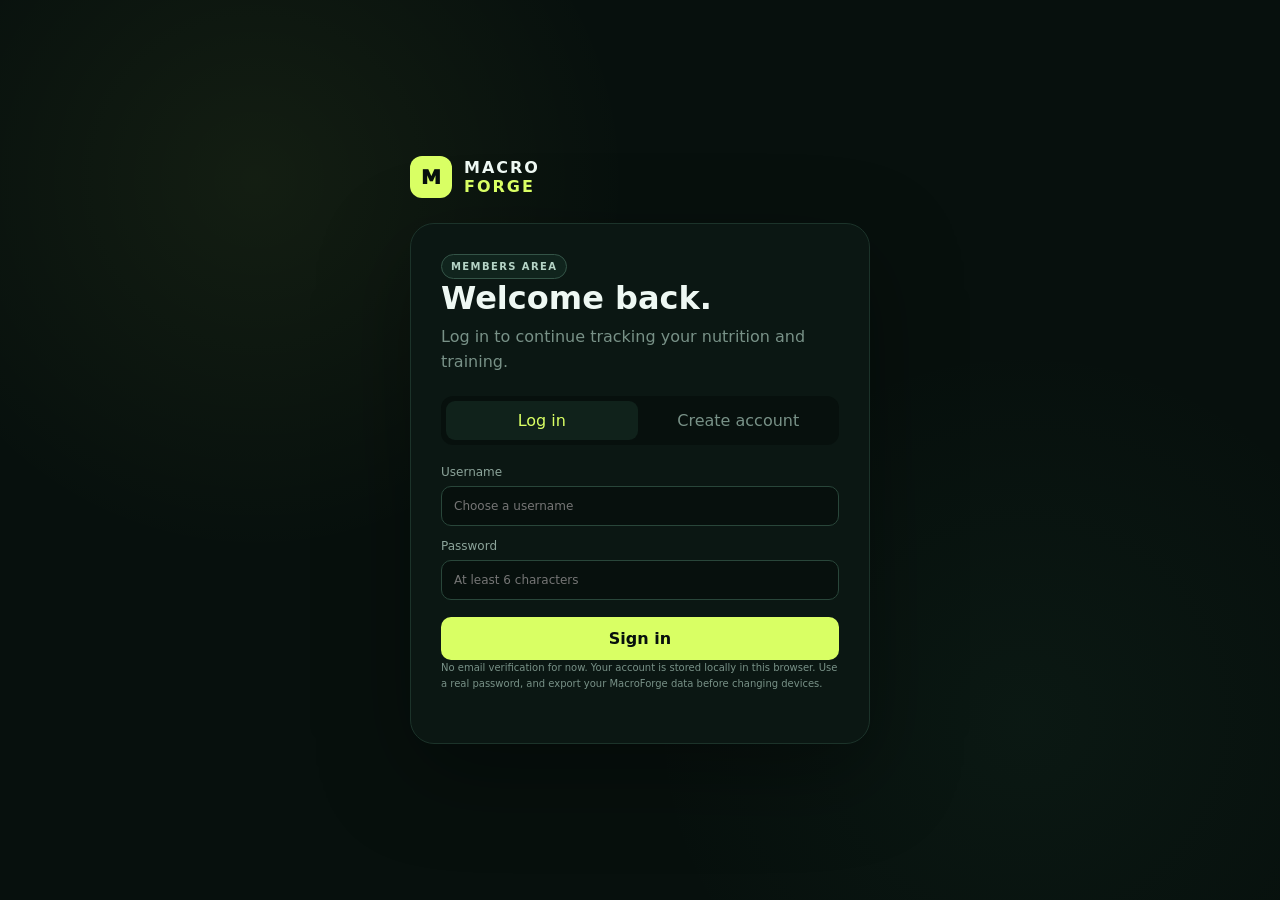
==== auth.html @ 47fc1f77 "Add files via upload" ====
<!DOCTYPE html>
<html lang="en">
<head>
<meta charset="UTF-8">
<meta name="viewport" content="width=device-width, initial-scale=1.0">
<meta name="theme-color" content="#07100d">
<title>MacroForge — Login</title>
<link rel="stylesheet" href="styles.css">
<style>
.auth-page{
  min-height:100vh;
  display:grid;
  place-items:center;
  padding:24px;
  background:
    radial-gradient(circle at 20% 20%,rgba(217,255,100,.06),transparent 30%),
    radial-gradient(circle at 80% 80%,rgba(80,180,130,.05),transparent 30%),
    #07100d;
}
.auth-shell{
  width:min(100%,460px);
}
.auth-brand{
  display:flex;
  align-items:center;
  gap:12px;
  margin-bottom:25px;
}
.auth-brand-mark{
  width:42px;
  height:42px;
  border-radius:12px;
  display:grid;
  place-items:center;
  background:#d9ff64;
  color:#07100d;
  font-weight:950;
  font-size:20px;
}
.auth-brand b{
  display:block;
  letter-spacing:2px;
}
.auth-brand strong{
  display:block;
  color:#d9ff64;
  letter-spacing:2px;
}
.auth-card{
  border:1px solid #1c332a;
  border-radius:24px;
  padding:30px;
  background:#0b1713;
  box-shadow:0 30px 90px rgba(0,0,0,.35);
}
.auth-card h1{
  margin:0 0 8px;
  font-size:32px;
}
.auth-card > p{
  margin:0 0 22px;
  color:#789187;
  line-height:1.55;
}
.auth-tabs{
  display:grid;
  grid-template-columns:1fr 1fr;
  gap:5px;
  padding:5px;
  border-radius:12px;
  background:#07100d;
  margin-bottom:20px;
}
.auth-tab{
  border:0;
  border-radius:9px;
  background:transparent;
  color:#789187;
  padding:10px;
  cursor:pointer;
}
.auth-tab.active{
  background:#10221b;
  color:#d9ff64;
}
.auth-form{
  display:grid;
  gap:13px;
}
.auth-form label{
  display:grid;
  gap:7px;
  color:#8ca49a;
  font-size:12px;
}
.auth-form input{
  width:100%;
  box-sizing:border-box;
  border:1px solid #29463a;
  background:#07100d;
  color:#eef8f3;
  border-radius:10px;
  padding:12px;
  outline:0;
}
.auth-form input:focus{
  border-color:#d9ff64;
}
.auth-submit{
  margin-top:4px;
}
.auth-link{
  border:0;
  background:none;
  color:#b6c9c0;
  cursor:pointer;
  padding:3px;
  text-align:center;
}
.auth-link:hover{
  color:#d9ff64;
}
.auth-message{
  display:none;
  border-radius:10px;
  padding:11px 12px;
  margin-bottom:12px;
  font-size:12px;
  line-height:1.45;
}
.auth-message.show{
  display:block;
}
.auth-message.error{
  background:#241214;
  border:1px solid #593033;
  color:#ffb8b8;
}
.auth-message.success{
  background:#10221b;
  border:1px solid #365548;
  color:#cce6d9;
}
.auth-note{
  margin-top:18px;
  font-size:10px;
  line-height:1.5;
  color:#61786e;
}
@media(max-width:500px){
  .auth-page{padding:14px}
  .auth-card{padding:22px}
  .auth-card h1{font-size:27px}
}
</style>
</head>
<body>
<main class="auth-page">
  <section class="auth-shell">
    <div class="auth-brand">
      <div class="auth-brand-mark">M</div>
      <div>
        <b>MACRO</b>
        <strong>FORGE</strong>
      </div>
    </div>

    <div class="auth-card">
      <span class="pill">MEMBERS AREA</span>
      <h1 id="authTitle">Welcome back.</h1>
      <p id="authSubtitle">
        Sign in to continue tracking your nutrition and training.
      </p>

      <div class="auth-tabs">
        <button class="auth-tab active" id="loginTab">Log in</button>
        <button class="auth-tab" id="signupTab">Create account</button>
      </div>

      <div class="auth-message" id="authMessage"></div>

      <form class="auth-form" id="authForm">
        <label>
          Username
          <input
            id="authUsername"
            type="text"
            autocomplete="username"
            placeholder="Choose a username"
            minlength="3"
            maxlength="30"
            required
          >
        </label>

        <label>
          Password
          <input
            id="authPassword"
            type="password"
            autocomplete="current-password"
            minlength="6"
            placeholder="At least 6 characters"
            required
          >
        </label>

        <label id="confirmWrap" style="display:none">
          Confirm password
          <input
            id="authConfirm"
            type="password"
            autocomplete="new-password"
            minlength="6"
            placeholder="Repeat your password"
          >
        </label>

        <button class="primary full auth-submit" type="submit" id="authSubmit">
          Log in
        </button>
      </form>

      <p class="auth-note">
        No email verification for now. Your account is stored locally in this browser.
        Use a real password, and export your MacroForge data before changing devices.
      </p>
    </div>
  </section>
</main>

<script>
(function(){
  "use strict";
  const title=document.getElementById("authTitle");
  const subtitle=document.getElementById("authSubtitle");
  const message=document.getElementById("authMessage");
  const form=document.getElementById("authForm");
  const username=document.getElementById("authUsername");
  const password=document.getElementById("authPassword");
  const confirm=document.getElementById("authConfirm");
  const confirmWrap=document.getElementById("confirmWrap");
  const submit=document.getElementById("authSubmit");
  const loginTab=document.getElementById("loginTab");
  const signupTab=document.getElementById("signupTab");
  const ACCOUNT_KEYS=["macroforge_accounts_v2","macroforge_accounts_v1"];
  const SESSION_KEY="macroforge_session_v1";
  let mode="login";
  function showMessage(text,type="error"){message.textContent=text;message.className="auth-message show "+type;}
  function clearMessage(){message.textContent="";message.className="auth-message";}
  function readAccounts(){
    const merged=[];const seen=new Set();
    for(const key of ACCOUNT_KEYS){try{const arr=JSON.parse(localStorage.getItem(key)||"[]");if(Array.isArray(arr))for(const a of arr){const n=String(a.usernameLower||a.username||"").toLowerCase();if(n&&!seen.has(n)){seen.add(n);merged.push(a)}}}catch(e){}}
    return merged;
  }
  function saveAccounts(arr){localStorage.setItem(ACCOUNT_KEYS[0],JSON.stringify(arr));}
  async function hash(value){
    try{if(globalThis.crypto&&crypto.subtle){const bytes=new TextEncoder().encode(value);const d=await crypto.subtle.digest("SHA-256",bytes);return [...new Uint8Array(d)].map(x=>x.toString(16).padStart(2,"0")).join("")}}catch(e){}
    let h=2166136261;for(let i=0;i<value.length;i++)h=Math.imul(h^value.charCodeAt(i),16777619);return "fallback_"+(h>>>0).toString(16);
  }
  function setSession(a){localStorage.setItem(SESSION_KEY,JSON.stringify({id:a.id||("mf_"+Date.now()),username:a.username,createdAt:a.createdAt||new Date().toISOString()}));}
  function setMode(next){
    mode=next;clearMessage();const signup=mode==="signup";
    loginTab.classList.toggle("active",!signup);signupTab.classList.toggle("active",signup);
    title.textContent=signup?"Create your account.":"Welcome back.";
    subtitle.textContent=signup?"Create a MacroForge account with no email verification.":"Log in to continue tracking your nutrition and training.";
    confirmWrap.style.display=signup?"grid":"none";confirm.required=signup;submit.textContent=signup?"Create account":"Sign in";
  }
  loginTab.addEventListener("click",()=>setMode("login"));signupTab.addEventListener("click",()=>setMode("signup"));
  form.addEventListener("submit",async function(e){
    e.preventDefault();e.stopPropagation();clearMessage();
    const u=username.value.trim(),pw=password.value,n=u.toLowerCase();
    if(!/^[A-Za-z0-9_.-]{3,30}$/.test(u)){showMessage("Username must be 3–30 characters and use letters, numbers, . _ or -.");return;}
    if(pw.length<6){showMessage("Password must be at least 6 characters.");return;}
    if(mode==="signup"&&pw!==confirm.value){showMessage("Passwords do not match.");return;}
    submit.disabled=true;submit.textContent=mode==="signup"?"Creating…":"Signing in…";
    try{
      const accounts=readAccounts();const existing=accounts.find(a=>String(a.usernameLower||a.username||"").toLowerCase()===n);
      if(mode==="signup"){
        if(existing){showMessage("That username already exists. Use Log in instead.");return;}
        const account={id:(globalThis.crypto?.randomUUID?crypto.randomUUID():"mf_"+Date.now()),username:u,usernameLower:n,passwordHash:await hash(pw),createdAt:new Date().toISOString()};
        accounts.push(account);saveAccounts(accounts);setSession(account);window.location.replace("index.html");return;
      }
      if(!existing){showMessage("Account not found. Create an account first.");return;}
      const stored=existing.passwordHash||existing.password||"";
      const valid=stored===await hash(pw)||stored===pw;
      if(!valid){showMessage("Incorrect password.");return;}
      setSession(existing);window.location.replace("index.html");
    }catch(err){console.error(err);showMessage("Sign in could not be completed in this browser. Please try again.");}
    finally{submit.disabled=false;submit.textContent=mode==="signup"?"Create account":"Sign in";}
  });
  setMode("login");
})();
</script>
</body>
</html>
---- styles.css ----
*{
box-sizing:border-box}
html,body{
margin:0;
min-height:100%;
font-family:Inter,ui-sans-serif,system-ui,-apple-system,BlinkMacSystemFont,"Segoe UI",sans-serif;
background:#07100d;
color:#eef8f3}
body{
background:radial-gradient(circle at 75% 0%,#123329 0,#07100d 35%),#07100d}
.app-shell{
display:flex;
min-height:100vh}
.sidebar{
width:245px;
position:fixed;
inset:0 auto 0 0;
padding:28px 18px;
background:rgba(4,10,8,.92);
border-right:1px solid #1b3028;
z-index:20}
.brand{
display:flex;
align-items:center;
gap:10px;
margin:0 10px 42px}
.brand-mark{
display:grid;
place-items:center;
width:38px;
height:38px;
border-radius:11px;
background:#d9ff64;
color:#07100d;
font-weight:900}
.brand b,.brand strong{
display:block;
line-height:.9;
letter-spacing:1.5px}
.brand b{
font-size:14px}
.brand strong{
font-size:18px;
color:#d9ff64}
nav{
display:grid;
gap:7px}
.nav-item{
border:0;
background:transparent;
color:#8fa79c;
text-align:left;
padding:13px 14px;
border-radius:11px;
font-size:14px;
cursor:pointer;
display:flex;
gap:12px;
align-items:center}
.nav-item:hover,.nav-item.active{
background:#13241e;
color:#effff6}
.nav-item.active{
box-shadow:inset 3px 0 #d9ff64}
.sidebar-tip{
position:absolute;
left:22px;
right:22px;
bottom:28px;
padding:15px;
border:1px solid #1b3028;
background:#0c1814;
border-radius:14px}
.sidebar-tip small,.eyebrow,.pill{
font-size:10px;
font-weight:800;
letter-spacing:1.4px;
color:#b5d4c6}
.sidebar-tip p{
font-size:12px;
line-height:1.5;
color:#7f978d;
margin:7px 0 0}
.main{
margin-left:245px;
width:calc(100% - 245px);
padding:28px 4vw 60px}
.topbar{
display:flex;
align-items:center;
justify-content:space-between;
margin-bottom:32px}
.topbar h1{
margin:5px 0 0;
font-size:27px}
.mobile-menu{
display:none}
.profile-btn,.text-btn{
border:1px solid #28453a;
background:#0c1814;
color:#d8e8e1;
border-radius:10px;
padding:10px 14px;
cursor:pointer}
.text-btn{
background:none;
border:0;
color:#d9ff64}
.page{
display:none;
animation:fade .25s ease}
.page.active{
display:block}
@keyframes fade{
from{
opacity:.2;
transform:translateY(5px)}
to{
opacity:1;
transform:none}
}
.hero{
min-height:285px;
border:1px solid #244238;
border-radius:24px;
padding:36px;
display:flex;
align-items:center;
justify-content:space-between;
background:linear-gradient(120deg,#0d2019,#0a1512 60%,#132d22);
overflow:hidden;
position:relative}
.hero:after{
content:"";
position:absolute;
width:300px;
height:300px;
border-radius:50%;
right:-90px;
top:-120px;
background:#d9ff64;
opacity:.07}
.hero h2{
font-size:45px;
line-height:1.03;
margin:14px 0}
.hero em{
font-style:normal;
color:#d9ff64}
.hero p{
max-width:560px;
color:#91a99e;
line-height:1.6}
.pill{
display:inline-block;
padding:6px 9px;
border:1px solid #345447;
border-radius:99px;
background:#10241d}
.hero-ring{
width:170px;
height:170px;
flex:0 0 170px;
border:8px solid #d9ff64;
border-left-color:#29463a;
border-radius:50%;
display:flex;
flex-direction:column;
align-items:center;
justify-content:center;
font-weight:800;
box-shadow:0 0 45px rgba(217,255,100,.07)}
.hero-ring span{
font-size:31px}
.hero-ring small{
color:#7f978d}
.stats-grid{
display:grid;
grid-template-columns:repeat(4,1fr);
gap:14px;
margin:18px 0}
.stat-card,.panel{
background:#0b1713;
border:1px solid #1c332a;
border-radius:17px}
.stat-card{
padding:20px}
.stat-card span{
display:block;
color:#8ca49a;
font-size:12px}
.stat-card b{
display:block;
font-size:27px;
margin:8px 0 2px}
.stat-card small{
color:#61786e}
.progress,.water-track{
height:5px;
background:#1c3028;
border-radius:99px;
margin-top:15px;
overflow:hidden}
.progress i,.water-track i{
height:100%;
display:block;
background:#d9ff64;
border-radius:99px;
width:0;
transition:.4s}
.two-col{
display:grid;
grid-template-columns:1.3fr .7fr;
gap:18px}
.panel{
padding:20px}
.panel-head{
display:flex;
align-items:center;
justify-content:space-between;
margin-bottom:14px}
.panel-head h3{
margin:0;
font-size:16px}
.food-list.empty{
padding:35px 10px;
color:#647c71;
text-align:center}
.food-row{
display:flex;
justify-content:space-between;
align-items:center;
padding:12px 0;
border-bottom:1px solid #172a23}
.food-row:last-child{
border:0}
.food-row b{
font-size:13px}
.food-row small{
display:block;
color:#70877e;
margin-top:3px}
.food-macros{
text-align:right;
font-size:12px;
color:#a9c0b6}
.water-widget{
padding:12px 0}
.water-number{
margin:8px 0 12px}
.water-number b{
font-size:36px}
.water-number span{
color:#718a7f}
.water-track{
height:10px;
margin-bottom:18px}
.section-intro{
display:flex;
align-items:flex-end;
justify-content:space-between;
margin-bottom:20px}
.section-intro h2{
font-size:34px;
margin:10px 0 4px}
.section-intro p{
color:#80988d;
margin:0}
.primary{
border:0;
background:#d9ff64;
color:#07100d;
font-weight:800;
padding:12px 17px;
border-radius:10px;
cursor:pointer}
.primary:hover{
filter:brightness(1.04)}
.primary.small{
padding:9px 12px}
.full{
width:100%;
margin-top:20px}
.search-wrap{
display:flex;
align-items:center;
gap:10px;
background:#0b1713;
border:1px solid #29463a;
border-radius:14px;
padding:6px 7px 6px 15px}
.search-wrap span{
font-size:24px;
color:#789188}
.search-wrap input{
flex:1;
background:transparent;
border:0;
outline:0;
color:#fff;
font-size:15px;
min-width:0}
.search-wrap button{
border:0;
background:#173026;
color:#d9ff64;
padding:11px 16px;
border-radius:9px;
cursor:pointer;
font-weight:700}
.filter-row{
display:flex;
gap:8px;
overflow:auto;
padding:15px 0}
.filter{
white-space:nowrap;
border:1px solid #1d352c;
background:#0b1713;
color:#839b90;
padding:8px 12px;
border-radius:99px;
cursor:pointer}
.filter.active{
color:#07100d;
background:#d9ff64;
border-color:#d9ff64}
.food-grid{
display:grid;
grid-template-columns:repeat(3,1fr);
gap:13px}
.food-card{
background:#0b1713;
border:1px solid #1c332a;
border-radius:15px;
padding:17px;
transition:.18s}
.food-card:hover{
transform:translateY(-2px);
border-color:#416555}
.food-card .category{
font-size:9px;
letter-spacing:1px;
color:#81988e}
.food-card h3{
margin:8px 0 5px;
font-size:16px}
.food-card .roman{
color:#a9c7ba;
font-size:11px;
margin-bottom:13px}
.macro-line{
display:grid;
grid-template-columns:repeat(4,1fr);
gap:4px;
margin-bottom:14px}
.macro-line span{
font-size:10px;
color:#758d83}
.macro-line b{
display:block;
font-size:12px;
color:#d9e8e2}
.api-note{
margin-top:18px;
color:#657c72;
font-size:11px;
line-height:1.5}
.hydration-card{
max-width:650px;
padding:32px;
background:#0b1713;
border:1px solid #1c332a;
border-radius:20px;
margin-bottom:18px}
.big-water{
display:flex;
align-items:baseline;
gap:7px}
.big-water b{
font-size:62px}
.big-water span{
color:#7f978d}
.water-track.large{
height:15px}
.hydration-card p{
color:#71897f}
.water-actions{
display:flex;
flex-wrap:wrap;
gap:9px;
margin-top:25px}
.water-btn{
border:1px solid #2a473c;
background:#10221b;
color:#d9e8e2;
padding:11px 15px;
border-radius:10px;
cursor:pointer}
.history-list{
display:grid;
gap:8px}
.history-item{
display:flex;
justify-content:space-between;
padding:12px;
border-bottom:1px solid #172a23;
color:#91a99e}
.workout-grid{
display:grid;
grid-template-columns:repeat(3,1fr);
gap:13px;
margin-bottom:18px}
.workout-card{
padding:20px;
border-radius:17px;
border:1px solid #1c332a;
background:#0b1713}
.workout-card h3{
margin:0 0 6px}
.workout-card p{
color:#789187;
font-size:12px}
.exercise{
display:grid;
grid-template-columns:1.5fr repeat(3,1fr) auto;
gap:7px;
align-items:center;
padding:10px 0;
border-bottom:1px solid #172a23}
.exercise input{
width:100%;
background:#07100d;
border:1px solid #233c31;
border-radius:7px;
color:#fff;
padding:7px}
.check{
accent-color:#d9ff64}
.status{
font-size:11px;
color:#d9ff64}
.form-grid{
display:grid;
grid-template-columns:1fr 1fr;
gap:12px}
.form-grid label,.modal-card>label{
display:grid;
gap:6px;
font-size:11px;
color:#829a90}
.form-grid input,.form-grid select,.modal-card>label input{
background:#07100d;
border:1px solid #29463a;
border-radius:9px;
color:#fff;
padding:11px;
outline:none}
.modal{
display:none;
position:fixed;
inset:0;
background:rgba(0,0,0,.7);
backdrop-filter:blur(5px);
z-index:50;
align-items:center;
justify-content:center;
padding:20px}
.modal.open{
display:flex}
.modal-card{
position:relative;
width:min(520px,100%);
max-height:90vh;
overflow:auto;
background:#0c1914;
border:1px solid #2a473c;
border-radius:20px;
padding:27px;
box-shadow:0 25px 70px rgba(0,0,0,.4)}
.modal-card h2{
margin:9px 0 18px}
.close{
position:absolute;
right:16px;
top:13px;
border:0;
background:transparent;
color:#94aaa1;
font-size:28px;
cursor:pointer}
.serving-row{
display:flex;
gap:10px;
align-items:end;
margin-top:18px}
.serving-row label{
flex:1;
display:grid;
gap:5px;
color:#829a90;
font-size:11px}
.serving-row input,.serving-row select{
width:100%;
background:#07100d;
border:1px solid #29463a;
color:#fff;
padding:11px;
border-radius:9px}
.nutrition-grid{
display:grid;
grid-template-columns:repeat(4,1fr);
gap:7px}
.nutrition-box{
padding:10px;
background:#10231c;
border-radius:9px}
.nutrition-box small{
display:block;
color:#71897f}
.nutrition-box b{
font-size:14px}
.muted{
color:#71897f;
font-size:12px}
.toast{
position:fixed;
bottom:24px;
right:24px;
background:#d9ff64;
color:#07100d;
padding:12px 16px;
border-radius:10px;
font-weight:800;
transform:translateY(100px);
opacity:0;
transition:.25s;
z-index:100}
.toast.show{
transform:none;
opacity:1}
@media(max-width:1050px){
.food-grid{
grid-template-columns:repeat(2,1fr)}
.workout-grid{
grid-template-columns:1fr 1fr}
.hero h2{
font-size:37px}
}
@media(max-width:800px){
.sidebar{
transform:translateX(-100%);
transition:.25s;
width:245px}
.sidebar.open{
transform:none}
.main{
margin:0;
width:100%;
padding:18px 15px 45px}
.mobile-menu{
display:block;
border:1px solid #29463a;
background:#0b1713;
color:#d9ff64;
border-radius:9px;
padding:8px 11px;
margin-right:10px}
.topbar{
justify-content:flex-start;
gap:10px}
.topbar>div{
flex:1}
.profile-btn{
font-size:11px;
padding:8px}
.hero{
padding:25px;
min-height:250px}
.hero h2{
font-size:32px}
.hero-ring{
width:120px;
height:120px;
flex-basis:120px}
.hero-ring span{
font-size:22px}
.stats-grid{
grid-template-columns:1fr 1fr}
.two-col{
grid-template-columns:1fr}
.section-intro{
align-items:flex-start;
gap:15px}
.section-intro h2{
font-size:28px}
.food-grid{
grid-template-columns:1fr}
.workout-grid{
grid-template-columns:1fr}
.exercise{
grid-template-columns:1fr 1fr 1fr 1fr auto}
.exercise .exercise-name{
grid-column:1/-1}
.hydration-card{
padding:23px}
.big-water b{
font-size:48px}
}
@media(max-width:470px){
.stats-grid{
grid-template-columns:1fr 1fr}
.hero{
display:block}
.hero-ring{
margin:20px auto 0}
.section-intro{
display:block}
.section-intro .primary{
margin-top:15px}
.form-grid{
grid-template-columns:1fr}
.nutrition-grid{
grid-template-columns:1fr 1fr}
.serving-row{
display:grid;
grid-template-columns:1fr 1fr}
.hero p{
font-size:13px}
.topbar h1{
font-size:22px}
}
.exercise-block{
background:#09130f;
border-radius:12px;
padding:4px 12px;
margin:8px 0}
.exercise-block .text-btn{
padding:5px 7px;
font-size:11px}
/* =========================================================
   MACROFORGE DYNAMIC UI SYSTEM
   ========================================================= */

:root{
--mf-bg:#07100d;
--mf-surface:#0b1713;
--mf-surface-2:#10221b;
--mf-border:#1c332a;
--mf-border-strong:#29463a;
--mf-text:#eef8f3;
--mf-muted:#789187;
--mf-accent:#d9ff64;
--mf-danger:#ff6b6b;
--mf-radius:17px;
--mf-shadow:0 18px 50px rgba(0,0,0,.22);
}
button,
input,
select{
font:inherit;
}
button{
-webkit-tap-highlight-color:transparent;
}
.nav-item,
.primary,
.secondary-btn,
.danger-btn,
.filter,
.water-btn,
.profile-btn,
.text-btn{
transition:
    transform .16s ease,
    background .16s ease,
    border-color .16s ease,
    color .16s ease,
    opacity .16s ease;
}
.nav-item:active,
.primary:active,
.secondary-btn:active,
.danger-btn:active,
.filter:active,
.water-btn:active{
transform:scale(.98);
}
.insight-grid{
display:grid;
grid-template-columns:repeat(4,1fr);
gap:14px;
margin-bottom:18px;
}
.insight-card{
min-height:150px;
padding:20px;
border:1px solid var(--mf-border);
border-radius:var(--mf-radius);
background:linear-gradient(145deg,var(--mf-surface),#09130f);
box-shadow:var(--mf-shadow);
}
.insight-card span{
display:block;
color:var(--mf-muted);
font-size:12px;
}
.insight-card b{
display:block;
margin:11px 0 7px;
font-size:25px;
}
.insight-card p{
margin:0;
color:#8ca49a;
line-height:1.5;
font-size:12px;
}
.weekly-bars{
display:grid;
grid-template-columns:repeat(7,1fr);
align-items:end;
gap:10px;
min-height:190px;
padding:20px 0 0;
}
.week-day{
display:flex;
flex-direction:column;
align-items:center;
justify-content:end;
height:165px;
gap:7px;
}
.week-bar{
width:min(34px,70%);
min-height:4px;
height:var(--bar-height);
border-radius:8px 8px 3px 3px;
background:linear-gradient(#d9ff64,#8eae38);
transition:height .35s ease;
}
.week-day small{
color:#71897f;
font-size:10px;
}
.week-day b{
font-size:10px;
color:#b9cec5;
}
.settings-grid{
display:grid;
grid-template-columns:1fr 1fr;
gap:18px;
}
.settings-grid .panel h3{
margin-top:0;
}
.settings-actions{
display:grid;
gap:10px;
}
.secondary-btn,
.danger-btn{
border:1px solid var(--mf-border-strong);
background:#10221b;
color:#dbe9e3;
padding:11px 14px;
border-radius:10px;
cursor:pointer;
}
.secondary-btn:hover{
border-color:#557568;
background:#142a21;
}
.danger-btn{
border-color:#593033;
color:#ffb2b2;
background:#211011;
}
.danger-btn:hover{
background:#2b1415;
}
.search-status{
margin-top:12px;
padding:11px 13px;
border:1px dashed #29463a;
border-radius:10px;
color:#829a90;
font-size:12px;
}
.search-status strong{
color:#d9ff64;
}
.food-card.global-exact{
border-color:#698a3a;
box-shadow:0 0 0 1px rgba(217,255,100,.08);
}
.food-card.global-related{
opacity:.96;
}
.result-section-title{
grid-column:1/-1;
margin:8px 0 -2px;
}
.result-section-title .pill{
color:#d9ff64;
}
.empty-state{
grid-column:1/-1;
padding:45px 25px;
border:1px dashed #29463a;
border-radius:17px;
text-align:center;
color:#71897f;
}
.empty-state h3{
color:#dceae4;
margin:0 0 8px;
}
.empty-state p{
margin:0 auto 16px;
max-width:520px;
line-height:1.6;
}
.search-spinner{
display:inline-block;
width:12px;
height:12px;
margin-right:7px;
border:2px solid #2a473c;
border-top-color:#d9ff64;
border-radius:50%;
animation:mf-spin .7s linear infinite;
}
@keyframes mf-spin{
to{
transform:rotate(360deg)}
}
.macro-ring{
position:relative;
width:120px;
height:120px;
margin:auto;
display:grid;
place-items:center;
border-radius:50%;
background:
    radial-gradient(circle,#0b1713 56%,transparent 57%),
    conic-gradient(#d9ff64 var(--ring),#1c332a 0);
}
.macro-ring b{
font-size:22px;
}
.data-chip{
display:inline-flex;
align-items:center;
gap:5px;
padding:5px 8px;
border-radius:99px;
background:#10221b;
color:#91a99e;
font-size:10px;
}
@media(max-width:1050px){
.insight-grid{
grid-template-columns:repeat(2,1fr);
}
.settings-grid{
grid-template-columns:1fr;
}
}
@media(max-width:800px){
.weekly-bars{
gap:5px;
}
.week-bar{
width:22px;
}
}
@media(max-width:470px){
.insight-grid{
grid-template-columns:1fr;
}
.weekly-bars{
gap:3px;
}
.week-day{
height:140px;
}
}
/* ---------------------------------------------------------
   Dynamic workout builder
   --------------------------------------------------------- */

.workout-builder-top{
display:flex;
align-items:center;
justify-content:space-between;
gap:15px;
margin-bottom:18px;
}
.workout-builder-top h3{
margin:9px 0 0;
}
.exercise-stack{
display:grid;
gap:14px;
}
.exercise-card{
border:1px solid var(--mf-border);
background:#09140f;
border-radius:15px;
padding:16px;
}
.exercise-head{
display:flex;
align-items:center;
justify-content:space-between;
gap:12px;
margin-bottom:12px;
}
.exercise-title-wrap{
display:flex;
align-items:center;
gap:10px;
flex:1;
}
.exercise-index{
width:28px;
height:28px;
display:grid;
place-items:center;
border-radius:8px;
background:#10221b;
color:#d9ff64;
font-size:11px;
font-weight:800;
}
.exercise-name-input{
width:min(420px,100%);
background:transparent;
border:0;
border-bottom:1px solid #29463a;
color:#eef8f3;
padding:7px 2px;
outline:0;
font-weight:800;
}
.exercise-name-input:focus{
border-color:#d9ff64;
}
.danger-mini{
border:1px solid #593033;
background:#211011;
color:#ffb2b2;
border-radius:8px;
padding:7px 9px;
cursor:pointer;
}
.set-header,
.set-row{
display:grid;
grid-template-columns:45px 1fr 1fr 110px 35px;
gap:8px;
align-items:center;
}
.set-header{
padding:7px 0;
color:#61786e;
font-size:9px;
letter-spacing:1px;
}
.set-row{
padding:7px 0;
border-top:1px solid #172a23;
}
.set-number{
color:#7c9389;
text-align:center;
font-size:11px;
}
.set-row input:not([type="checkbox"]){
width:100%;
background:#07100d;
border:1px solid #233c31;
border-radius:7px;
color:#fff;
padding:8px;
outline:0;
}
.set-row input:not([type="checkbox"]):focus{
border-color:#567867;
}
.set-done{
display:flex;
align-items:center;
gap:5px;
color:#829a90;
font-size:10px;
}
.set-done input{
accent-color:#d9ff64;
}
.icon-btn{
width:30px;
height:30px;
border:0;
background:transparent;
color:#71897f;
cursor:pointer;
border-radius:7px;
}
.icon-btn:hover{
background:#211011;
color:#ffb2b2;
}
.add-set-btn{
margin-top:11px;
border:1px dashed #365548;
background:transparent;
color:#a8c4b7;
padding:8px 11px;
border-radius:8px;
cursor:pointer;
}
.add-set-btn:hover{
border-color:#d9ff64;
color:#d9ff64;
}
.workout-footer-actions{
display:flex;
gap:10px;
justify-content:flex-end;
margin-top:16px;
}
@media(max-width:600px){
.workout-builder-top{
align-items:flex-start;
flex-direction:column;
}
.set-header,
  .set-row{
grid-template-columns:30px 1fr 1fr 70px 28px;
}
.set-done span{
display:none;
}
.workout-footer-actions{
flex-direction:column;
}
}

.app-footer{
  position:fixed;
  right:18px;
  bottom:10px;
  color:#496259;
  font-size:9px;
  letter-spacing:.5px;
  pointer-events:none;
  z-index:5;
}

@media(max-width:800px){
  .app-footer{
    display:none;
  }
}


/* FOOD LOG MODAL FIX: amount field must remain fully editable. */
.serving-row{
  width:100%;
  display:grid !important;
  grid-template-columns:minmax(120px,0.72fr) minmax(180px,1.28fr) !important;
  gap:10px;
  align-items:end;
}

.serving-row label{
  min-width:0 !important;
  width:100%;
  display:grid;
  grid-template-columns:1fr;
}

.serving-row input#servingAmount{
  display:block;
  width:100% !important;
  min-width:0 !important;
  max-width:none !important;
  box-sizing:border-box;
  height:58px;
  font-size:18px;
  line-height:1;
  color:#ffffff;
  background:#07100d;
  -webkit-appearance:textfield;
  appearance:textfield;
}

.serving-row input#servingAmount::-webkit-inner-spin-button,
.serving-row input#servingAmount::-webkit-outer-spin-button{
  opacity:1;
  margin:0;
}

.serving-row select#servingUnit{
  width:100% !important;
  min-width:0 !important;
  max-width:none !important;
  box-sizing:border-box;
  height:58px;
  font-size:17px;
}

.serving-conversion-note{
  margin:8px 0 0;
  color:#71897f;
  font-size:11px;
}

@media(max-width:470px){
  .serving-row{
    grid-template-columns:minmax(95px,0.75fr) minmax(150px,1.25fr) !important;
  }

  .serving-row input#servingAmount,
  .serving-row select#servingUnit{
    height:54px;
  }
}


/* =========================================================
   GLOBAL FOOD SEARCH V4
   ========================================================= */
.mf-global-heading{grid-column:1/-1;margin-top:12px;}
.mf-global-result{min-width:0;}
.mf-global-message{grid-column:1/-1;}

.search-status{min-height:18px;}

.global-exact{border-color:#6f8e3e;}
.global-related{border-color:#29463a;}

.topbar-actions{
  display:flex;
  align-items:center;
  gap:9px;
}
.account-btn{
  border:1px solid #29463a;
  background:#10221b;
  color:#dcebe4;
  border-radius:10px;
  padding:9px 13px;
  cursor:pointer;
  font-size:11px;
}
.account-btn:hover{
  border-color:#557568;
  color:#d9ff64;
}
.global-nutrition-row{
  display:flex;
  flex-wrap:wrap;
  gap:7px;
  margin:9px 0;
}
.global-nutrition-row span{
  border:1px solid #1c332a;
  background:#0c1b15;
  color:#789187;
  padding:5px 8px;
  border-radius:999px;
  font-size:10px;
}
.mf-global-result{
  animation:mfResultIn .22s ease both;
}
@keyframes mfResultIn{
  from{opacity:0;transform:translateY(5px)}
  to{opacity:1;transform:translateY(0)}
}
@media(max-width:600px){
  .topbar-actions{
    gap:6px;
  }
  .account-btn{
    padding:8px 9px;
  }
}

/* ================================================================
   MacroForge Final Core presentation layer
   ================================================================ */
.mf-final-food-card{min-height:100%;display:flex;flex-direction:column}
.mf-final-food-card .primary{margin-top:auto}
.mf-basis-line,.mf-source-line{display:block;color:#647c72;margin-top:5px;line-height:1.4}
.mf-source-line{font-size:10px}
.mf-search-status{grid-column:1/-1;border-radius:10px}
.mf-search-error{border:1px solid #49302d;background:#211614;padding:12px!important}
.mf-global-heading{grid-column:1/-1;margin-top:10px;padding:9px 0;color:#d9ff64;font-size:11px;font-weight:900;letter-spacing:1px;border-bottom:1px solid #1c332a}
.mf-global-subheading{grid-column:1/-1;margin-top:10px;padding:8px 0;color:#8ca49a;font-size:10px;font-weight:900;letter-spacing:1px}
.mf-no-global{grid-column:1/-1;color:#71897f;padding:14px 0;line-height:1.5}
.mf-local-empty{grid-column:1/-1}
.nutrition-box b{font-variant-numeric:tabular-nums}
#servingAmount{min-width:0;appearance:textfield}
#servingAmount::-webkit-outer-spin-button,#servingAmount::-webkit-inner-spin-button{appearance:none;margin:0}
@media(max-width:600px){
  #servingAmount{font-size:18px;padding:13px}
  #servingUnit{font-size:14px;padding:13px}
}

/* MacroForge V5 settings + custom global lookup */
.account-status-card{display:flex;align-items:center;justify-content:space-between;gap:16px;padding:14px 16px;border:1px solid #223b31;border-radius:14px;background:#0d1915;margin:14px 0}.account-status-card strong{display:block;margin-top:4px}.settings-inline{margin-top:14px;padding:14px;border:1px solid #223b31;border-radius:12px;background:#0a1511}.custom-lookup-box{margin:0 0 18px;padding:14px;border:1px solid #223b31;border-radius:14px;background:#0b1713}.custom-lookup-box .search-row{display:flex;gap:8px}.custom-lookup-box .search-row input{flex:1}.custom-global-results{display:grid;gap:7px;margin-top:10px}.lookup-result{width:100%;text-align:left;border:1px solid #28463a;background:#0f2019;color:#e8f1ed;padding:10px 12px;border-radius:10px;cursor:pointer}.lookup-result:hover{border-color:#4d8069;transform:translateY(-1px)}.lookup-result b,.lookup-result small{display:block}.lookup-result small,.lookup-selected small{margin-top:4px;color:#8ca59b}.lookup-selected{padding:10px;border-radius:10px;background:#10231b;border:1px solid #315544}.lookup-selected b,.lookup-selected small{display:block}@media(max-width:620px){.account-status-card{align-items:flex-start;flex-direction:column}.custom-lookup-box .search-row{flex-direction:column}.custom-lookup-box .search-row button{width:100%}}
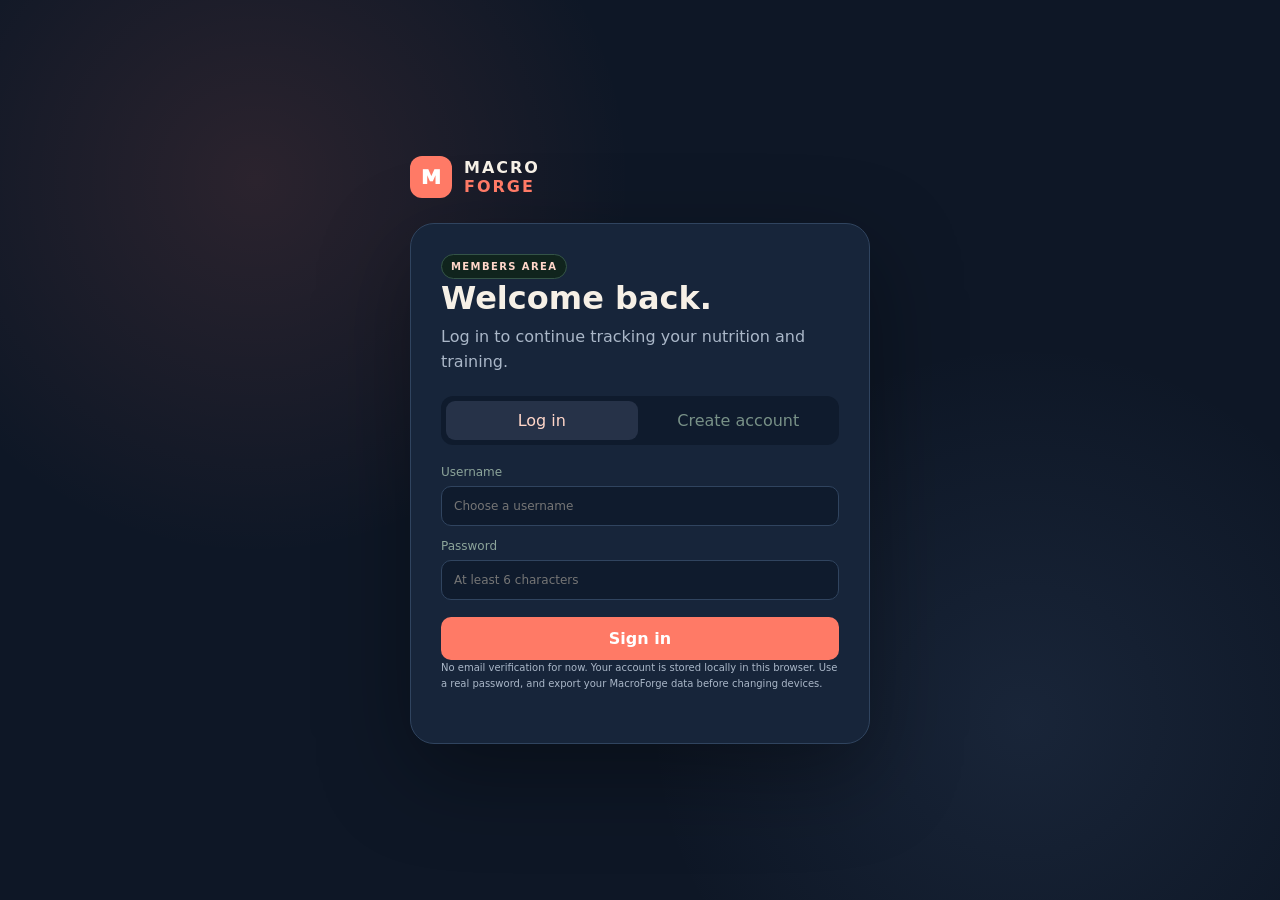
==== commit b0b9577a: "Add files via upload" ====
--- a/auth.html
+++ b/auth.html
@@ -152,6 +152,20 @@
   .auth-card{padding:22px}
   .auth-card h1{font-size:27px}
 }
+</style>
+<style>
+/* MacroForge V11 authentication theme */
+.auth-page{background:radial-gradient(circle at 20% 20%,rgba(255,122,102,.12),transparent 30%),radial-gradient(circle at 80% 80%,rgba(120,160,220,.10),transparent 30%),#0e1726!important}
+.auth-card{background:#17253a!important;border-color:#30445f!important}
+.auth-brand-mark{background:#ff7a66!important;color:#fff!important}
+.auth-brand strong{color:#ff7a66!important}
+.auth-card>p{color:#aab7c8!important}
+.auth-tabs{background:#0f1b2d!important}
+.auth-tab.active{background:#263248!important;color:#ffd6c9!important}
+.auth-form input{background:#0f1b2d!important;border-color:#30445f!important}
+.auth-form input:focus{border-color:#ff7a66!important}
+.auth-message.success{background:#1d2d45!important;border-color:#49627f!important;color:#f4eadb!important}
+.auth-note{color:#93a2b5!important}
 </style>
 </head>
 <body>
@@ -205,6 +219,11 @@
           >
         </label>
 
+        <label id="emailWrap" style="display:none">
+          Email (optional)
+          <input id="authEmail" type="email" autocomplete="email" placeholder="you@example.com">
+        </label>
+
         <label id="confirmWrap" style="display:none">
           Confirm password
           <input
@@ -239,6 +258,8 @@
   const username=document.getElementById("authUsername");
   const password=document.getElementById("authPassword");
   const confirm=document.getElementById("authConfirm");
+  const email=document.getElementById("authEmail");
+  const emailWrap=document.getElementById("emailWrap");
   const confirmWrap=document.getElementById("confirmWrap");
   const submit=document.getElementById("authSubmit");
   const loginTab=document.getElementById("loginTab");
@@ -264,7 +285,11 @@
     loginTab.classList.toggle("active",!signup);signupTab.classList.toggle("active",signup);
     title.textContent=signup?"Create your account.":"Welcome back.";
     subtitle.textContent=signup?"Create a MacroForge account with no email verification.":"Log in to continue tracking your nutrition and training.";
-    confirmWrap.style.display=signup?"grid":"none";confirm.required=signup;submit.textContent=signup?"Create account":"Sign in";
+    emailWrap.style.display=signup?"grid":"none";
+    confirmWrap.style.display=signup?"grid":"none";
+    confirm.required=signup;
+    email.required=false;
+    submit.textContent=signup?"Create account":"Sign in";
   }
   loginTab.addEventListener("click",()=>setMode("login"));signupTab.addEventListener("click",()=>setMode("signup"));
   form.addEventListener("submit",async function(e){
@@ -278,7 +303,9 @@
       const accounts=readAccounts();const existing=accounts.find(a=>String(a.usernameLower||a.username||"").toLowerCase()===n);
       if(mode==="signup"){
         if(existing){showMessage("That username already exists. Use Log in instead.");return;}
-        const account={id:(globalThis.crypto?.randomUUID?crypto.randomUUID():"mf_"+Date.now()),username:u,usernameLower:n,passwordHash:await hash(pw),createdAt:new Date().toISOString()};
+        const rawEmail=email.value.trim().toLowerCase();
+        if(rawEmail && !/^[^\s@]+@[^\s@]+\.[^\s@]+$/.test(rawEmail)){showMessage("Enter a valid email address or leave it blank.");return;}
+        const account={id:(globalThis.crypto?.randomUUID?crypto.randomUUID():"mf_"+Date.now()),username:u,usernameLower:n,email:rawEmail,passwordHash:await hash(pw),createdAt:new Date().toISOString()};
         accounts.push(account);saveAccounts(accounts);setSession(account);window.location.replace("index.html");return;
       }
       if(!existing){showMessage("Account not found. Create an account first.");return;}
--- a/styles.css
+++ b/styles.css
@@ -1216,3 +1216,252 @@
 
 /* MacroForge V5 settings + custom global lookup */
 .account-status-card{display:flex;align-items:center;justify-content:space-between;gap:16px;padding:14px 16px;border:1px solid #223b31;border-radius:14px;background:#0d1915;margin:14px 0}.account-status-card strong{display:block;margin-top:4px}.settings-inline{margin-top:14px;padding:14px;border:1px solid #223b31;border-radius:12px;background:#0a1511}.custom-lookup-box{margin:0 0 18px;padding:14px;border:1px solid #223b31;border-radius:14px;background:#0b1713}.custom-lookup-box .search-row{display:flex;gap:8px}.custom-lookup-box .search-row input{flex:1}.custom-global-results{display:grid;gap:7px;margin-top:10px}.lookup-result{width:100%;text-align:left;border:1px solid #28463a;background:#0f2019;color:#e8f1ed;padding:10px 12px;border-radius:10px;cursor:pointer}.lookup-result:hover{border-color:#4d8069;transform:translateY(-1px)}.lookup-result b,.lookup-result small{display:block}.lookup-result small,.lookup-selected small{margin-top:4px;color:#8ca59b}.lookup-selected{padding:10px;border-radius:10px;background:#10231b;border:1px solid #315544}.lookup-selected b,.lookup-selected small{display:block}@media(max-width:620px){.account-status-card{align-items:flex-start;flex-direction:column}.custom-lookup-box .search-row{flex-direction:column}.custom-lookup-box .search-row button{width:100%}}
+
+
+/* MacroForge global search: compact, readable and touch-friendly. */
+#foodSearch, #customGlobalSearch {
+  min-height: 46px;
+  border-radius: 12px;
+  border: 1px solid #29463a;
+  padding: 0 14px;
+  font-size: 15px;
+  width: 100%;
+  box-sizing: border-box;
+}
+#foodSearch:focus, #customGlobalSearch:focus {
+  outline: 2px solid rgba(217,255,100,.45);
+  border-color: #d9ff64;
+}
+.mf-global-result { min-width: 0; }
+.mf-library-choice-card { max-width: 520px; }
+.mf-choice-actions { display:grid; grid-template-columns:1fr 1fr; gap:12px; margin-top:20px; }
+.mf-choice-actions button { min-height:48px; }
+@media (max-width:600px){
+  .mf-choice-actions { grid-template-columns:1fr; }
+  .mf-library-choice-card { width:calc(100vw - 28px); margin:14px; }
+  #foodSearch, #customGlobalSearch { font-size:16px; }
+}
+
+/* MacroForge V9 account page */
+.account-page-grid{display:grid;grid-template-columns:repeat(2,minmax(0,1fr));gap:18px}
+.account-detail-row{display:flex;justify-content:space-between;gap:20px;padding:14px 0;border-bottom:1px solid #1d332a}
+.account-detail-row:last-of-type{border-bottom:0}
+.account-detail-row span{color:#8ca49a}.account-detail-row strong{color:#eaf3ef}
+#mfAccountPage label{display:grid;gap:7px;margin:12px 0}
+#mfAccountPage input{width:100%;box-sizing:border-box}
+@media(max-width:760px){.account-page-grid{grid-template-columns:1fr}}
+
+/* MacroForge V9 global search presentation */
+.mf-global-search-box{display:flex;align-items:center;gap:12px;padding:9px 10px 9px 15px;border:1px solid #29483b;border-radius:16px;background:linear-gradient(180deg,#0b1813,#08130f);box-shadow:0 10px 28px rgba(0,0,0,.18)}
+.mf-global-search-box:focus-within{border-color:#d9ff64;box-shadow:0 0 0 3px rgba(217,255,100,.08),0 12px 30px rgba(0,0,0,.22)}
+.mf-search-icon{font-size:25px;line-height:1;color:#8ca49a;flex:0 0 auto}.mf-search-input-wrap{flex:1;min-width:0}.mf-search-input-wrap small{display:block;color:#617a6e;font-size:10px;margin:3px 2px 0;white-space:nowrap;overflow:hidden;text-overflow:ellipsis}.mf-global-search-box #foodSearch{border:0;background:transparent;box-shadow:none;outline:0;padding:4px 2px;min-height:38px}.mf-global-search-box #searchFoodBtn{min-height:44px;min-width:104px;border-radius:11px;font-weight:800}
+@media(max-width:600px){.mf-global-search-box{gap:8px;padding:8px}.mf-search-icon{font-size:22px}.mf-global-search-box #searchFoodBtn{min-width:88px}.mf-search-input-wrap small{display:none}}
+
+/* =========================================================
+   MACROFORGE V11 — NAVY / CREAM / CORAL THEME + SMART PLAN UI
+   ========================================================= */
+:root{
+  --mf-bg:#0e1726;
+  --mf-bg2:#152237;
+  --mf-panel:#17253a;
+  --mf-panel2:#1d2d45;
+  --mf-border:#30445f;
+  --mf-text:#f6f0e6;
+  --mf-muted:#aab7c8;
+  --mf-accent:#ff7a66;
+  --mf-accent2:#ffd6c9;
+  --mf-soft:#f4eadb;
+}
+html,body{background:var(--mf-bg)!important;color:var(--mf-text)!important}
+body{background:radial-gradient(circle at 80% 0%,#263a59 0,#0e1726 38%),var(--mf-bg)!important}
+.sidebar{background:rgba(10,18,31,.96)!important;border-right-color:var(--mf-border)!important}
+.brand-mark{background:var(--mf-accent)!important;color:#fff!important}
+.brand strong{color:var(--mf-accent)!important}
+.nav-item{color:#aeb9c8!important}
+.nav-item:hover,.nav-item.active{background:#1c2c43!important;color:#fff!important}
+.nav-item.active{box-shadow:inset 3px 0 var(--mf-accent)!important}
+.sidebar-tip{border-color:var(--mf-border)!important;background:#152237!important}
+.sidebar-tip small,.eyebrow,.pill{color:#ffd6c9!important}
+.panel,.stat-card,.insight-card,.hydration-card,.food-card,.modal-card{background:var(--mf-panel)!important;border-color:var(--mf-border)!important}
+.panel-head,.section-intro{color:var(--mf-text)}
+.muted,.auth-note,.api-note,.section-intro p,.hero p,.stat-card small{color:var(--mf-muted)!important}
+.profile-btn,.text-btn,.secondary-btn{background:#18283f!important;border-color:var(--mf-border)!important;color:var(--mf-soft)!important}
+.text-btn{color:var(--mf-accent)!important}
+.primary{background:var(--mf-accent)!important;color:#fff!important;border-color:var(--mf-accent)!important}
+.primary:hover{filter:brightness(1.06)}
+.search-wrap,.auth-form input,.form-grid input,.form-grid select,.serving-row input,.serving-row select,.mf-onboarding-form input,.mf-onboarding-form select{background:#0f1b2d!important;color:var(--mf-text)!important;border-color:var(--mf-border)!important}
+.filter{background:#142239!important;color:#b9c5d5!important;border-color:var(--mf-border)!important}
+.filter.active{background:var(--mf-accent)!important;color:#fff!important;border-color:var(--mf-accent)!important}
+.progress i,.water-track i{background:var(--mf-accent)!important}
+.hero{background:linear-gradient(135deg,#1c2d45,#152237)!important;border-color:var(--mf-border)!important}
+.hero h2 em{color:var(--mf-accent2)!important}
+.hero-ring{border-color:var(--mf-accent)!important}
+.week-bar{background:var(--mf-accent)!important}
+
+/* Smart plan onboarding */
+.mf-onboarding{position:fixed;inset:0;background:rgba(5,10,18,.78);backdrop-filter:blur(10px);display:none;align-items:center;justify-content:center;padding:20px;z-index:1000}
+.mf-onboarding.open{display:flex}
+.mf-onboarding-card{width:min(760px,100%);max-height:92vh;overflow:auto;background:var(--mf-panel);border:1px solid var(--mf-border);border-radius:24px;padding:28px;box-shadow:0 35px 100px rgba(0,0,0,.45)}
+.mf-onboarding-head{display:flex;justify-content:space-between;gap:20px;align-items:flex-start}
+.mf-onboarding-head h2{margin:8px 0 6px;font-size:30px}
+.mf-onboarding-head p{margin:0;color:var(--mf-muted);line-height:1.5}
+.mf-goal-choice{display:grid;grid-template-columns:repeat(3,1fr);gap:10px;margin:24px 0 18px}
+.mf-goal-card{border:1px solid var(--mf-border);background:#112036;color:var(--mf-text);border-radius:16px;padding:17px;text-align:left;cursor:pointer}
+.mf-goal-card strong{display:block;font-size:18px;margin-bottom:5px}
+.mf-goal-card span{font-size:12px;line-height:1.4;color:var(--mf-muted)}
+.mf-goal-card.active{border-color:var(--mf-accent);box-shadow:0 0 0 2px rgba(255,122,102,.16);background:#263248}
+.mf-form-grid{display:grid;grid-template-columns:1fr 1fr;gap:14px}
+.mf-form-grid label{display:grid;gap:7px;color:#c7d1de;font-size:12px}
+.mf-form-grid .mf-full{grid-column:1/-1}
+.mf-form-grid input,.mf-form-grid select{width:100%;box-sizing:border-box;border:1px solid var(--mf-border);border-radius:11px;padding:12px;outline:none}
+.mf-plan-preview{margin-top:18px;padding:16px;border:1px solid var(--mf-border);border-radius:15px;background:#102035;color:#e9eef5;line-height:1.6}
+.mf-plan-preview strong{color:var(--mf-accent2)}
+.mf-plan-disclaimer{font-size:11px;color:#93a2b5;line-height:1.5;margin:14px 0}
+.plan-summary{display:grid;grid-template-columns:repeat(4,1fr);gap:9px;margin:14px 0}
+.plan-stat{padding:12px;border:1px solid var(--mf-border);border-radius:12px;background:#102035}
+.plan-stat span{display:block;color:var(--mf-muted);font-size:10px;text-transform:uppercase;letter-spacing:1px}
+.plan-stat b{display:block;margin-top:4px;font-size:18px}
+.recent-food-grid{display:grid;grid-template-columns:repeat(auto-fill,minmax(220px,1fr));gap:10px}
+.recent-food-card{display:flex;justify-content:space-between;gap:12px;align-items:center;padding:13px;border:1px solid var(--mf-border);border-radius:13px;background:#102035}
+.recent-food-card b{display:block;font-size:13px}
+.recent-food-card small{display:block;color:var(--mf-muted);margin-top:4px;font-size:11px}
+.recent-food-card button{white-space:nowrap}
+.quick-water-row{display:flex;justify-content:space-between;align-items:center;gap:10px;width:100%}
+
+@media(max-width:700px){
+  .mf-goal-choice,.mf-form-grid,.plan-summary{grid-template-columns:1fr}
+  .mf-form-grid .mf-full{grid-column:auto}
+  .mf-onboarding-card{padding:20px}
+  .recent-food-grid{grid-template-columns:1fr}
+}
+
+.mf-dashboard-plan{display:flex;align-items:center;gap:14px;flex-wrap:wrap;margin:16px 0;padding:14px 16px;border:1px solid var(--mf-border);border-radius:15px;background:#14243a}
+.mf-dashboard-plan strong{font-size:14px}.mf-dashboard-plan small{color:var(--mf-muted)}
+
+/* =========================================================
+   V12.1 — DYNAMIC DASHBOARD / LIVE CONTROL CENTER
+   ========================================================= */
+.mf-dashboard-control-grid{
+  display:grid;
+  grid-template-columns:minmax(0,1.45fr) minmax(280px,.55fr);
+  gap:16px;
+  margin:16px 0;
+}
+.mf-command-panel,.mf-focus-panel{min-height:190px;position:relative;overflow:hidden}
+.mf-command-panel:after{
+  content:"";position:absolute;width:220px;height:220px;border-radius:50%;right:-100px;top:-110px;
+  background:var(--mf-accent);opacity:.06;pointer-events:none;
+}
+.mf-command-top{display:flex;justify-content:space-between;gap:20px;align-items:flex-start}
+.mf-command-top h3{font-size:23px;margin:9px 0 4px}
+.mf-command-top p{margin:0;color:var(--mf-muted);font-size:12px}
+.mf-command-goal{min-width:145px;padding:13px;border:1px solid var(--mf-border);background:#102035;border-radius:14px;text-align:right}
+.mf-command-goal span,.mf-command-goal small{display:block;color:var(--mf-muted);font-size:10px;text-transform:uppercase;letter-spacing:.8px}
+.mf-command-goal b{display:block;font-size:24px;margin:4px 0;color:var(--mf-accent2)}
+.mf-control-grid{display:grid;grid-template-columns:repeat(4,1fr);gap:9px;margin-top:18px}
+.mf-control-card{padding:11px;border-radius:12px;background:#102035;border:1px solid var(--mf-border)}
+.mf-control-card span{display:block;font-size:10px;color:var(--mf-muted);text-transform:uppercase;letter-spacing:.8px}
+.mf-control-card b{display:block;font-size:17px;margin:5px 0}
+.mf-mini-track{height:5px;background:#26364d;border-radius:99px;overflow:hidden}
+.mf-mini-track i{display:block;height:100%;width:0;background:var(--mf-accent);border-radius:99px;transition:width .45s ease}
+.mf-focus-panel{display:flex;flex-direction:column}
+.mf-focus-panel>div:nth-of-type(1){margin:18px 0 12px}
+#mfDashFocus b{display:block;font-size:18px}
+#mfDashFocus span{display:block;color:var(--mf-muted);font-size:12px;line-height:1.5;margin-top:5px}
+.mf-focus-stats{margin-top:auto;display:grid;grid-template-columns:1fr 1fr;gap:8px}
+.mf-focus-stats div{padding:9px;border-radius:11px;background:#102035;border:1px solid var(--mf-border)}
+.mf-focus-stats span{display:block;color:var(--mf-muted);font-size:9px;text-transform:uppercase;letter-spacing:.7px}
+.mf-focus-stats b{display:block;font-size:13px;margin-top:3px;white-space:nowrap;overflow:hidden;text-overflow:ellipsis}
+.mf-quick-actions{display:grid;grid-template-columns:repeat(4,1fr);gap:10px;margin:0 0 18px}
+.mf-action{border:1px solid var(--mf-border);background:var(--mf-panel);color:var(--mf-text);border-radius:14px;padding:13px;text-align:left;display:flex;align-items:center;gap:11px;cursor:pointer;transition:.18s}
+.mf-action:hover{transform:translateY(-2px);border-color:var(--mf-accent);background:var(--mf-panel2)}
+.mf-action>strong{display:grid;place-items:center;width:34px;height:34px;border-radius:10px;background:#26364d;color:var(--mf-accent2);font-size:18px}
+.mf-action span{min-width:0}
+.mf-action b,.mf-action small{display:block}
+.mf-action b{font-size:12px}
+.mf-action small{color:var(--mf-muted);font-size:10px;margin-top:3px}
+@media(max-width:900px){
+  .mf-dashboard-control-grid{grid-template-columns:1fr}
+  .mf-quick-actions{grid-template-columns:1fr 1fr}
+}
+@media(max-width:600px){
+  .mf-command-top{flex-direction:column}
+  .mf-command-goal{width:100%;text-align:left;box-sizing:border-box}
+  .mf-control-grid{grid-template-columns:1fr 1fr}
+  .mf-quick-actions{grid-template-columns:1fr}
+}
+
+/* =========================================================
+   V13 DYNAMIC FORGE UI
+   ========================================================= */
+.mf-dashboard-feed-grid{display:grid;grid-template-columns:1.35fr .85fr;gap:14px;margin-bottom:18px}
+.mf-meal-coach,.mf-science-pulse{min-height:190px}
+.mf-meal-coach-body,.mf-science-pulse-body{padding-top:4px}
+.mf-coach-main{display:flex;justify-content:space-between;align-items:center;gap:18px}
+.mf-coach-main h4{font-size:23px;margin:8px 0 5px}
+.mf-coach-main p{margin:0;color:var(--mf-muted);font-size:12px}
+.mf-coach-remaining{display:grid;grid-template-columns:1.4fr repeat(4,1fr);gap:8px;margin-top:18px}
+.mf-coach-remaining>*{padding:10px;border:1px solid var(--mf-border);background:#102035;border-radius:11px}
+.mf-coach-remaining span{font-size:10px;color:var(--mf-muted);text-transform:uppercase}
+.mf-coach-remaining b{font-size:12px;text-align:center}
+.mf-science-pulse-body{display:flex;flex-direction:column;gap:8px;justify-content:center;min-height:130px}
+.mf-science-pulse-body b{font-size:19px}
+.mf-science-pulse-body span{color:var(--mf-muted);font-size:12px;line-height:1.55}
+.mf-science-pulse-body small{color:var(--mf-accent2);font-size:10px}
+.mf-coach-empty{display:flex;flex-direction:column;gap:6px;padding:20px 0}
+.mf-coach-empty span{color:var(--mf-muted);font-size:12px;line-height:1.5}
+.science-grid{display:grid;grid-template-columns:repeat(2,1fr);gap:14px;margin-bottom:18px}
+.science-card{border:1px solid var(--mf-border);background:var(--mf-panel);border-radius:17px;padding:20px;min-height:170px}
+.science-card span{font-size:10px;letter-spacing:1.2px;color:var(--mf-muted);font-weight:800}
+.science-card b{display:block;font-size:22px;margin:8px 0}
+.science-card p{color:var(--mf-muted);font-size:12px;line-height:1.6;margin:0 0 12px}
+.science-card small{font-size:10px;color:var(--mf-accent2)}
+.source-list{display:grid;grid-template-columns:1fr 1fr;gap:10px}
+.source-list a{display:block;text-decoration:none;color:var(--mf-text);padding:15px;border:1px solid var(--mf-border);border-radius:12px;background:#102035}
+.source-list a:hover{border-color:var(--mf-accent);transform:translateY(-1px)}
+.source-list b,.source-list span{display:block}.source-list span{font-size:11px;color:var(--mf-muted);margin-top:4px;line-height:1.45}
+.mf-plan-warning{color:#ffcc7a}
+.mf-plan-preview small{display:inline-block;margin-top:7px;color:#aab9c9}
+@media(max-width:900px){.mf-dashboard-feed-grid,.science-grid,.source-list{grid-template-columns:1fr}.mf-coach-remaining{grid-template-columns:1fr 1fr 1fr}}
+@media(max-width:600px){.mf-coach-main{flex-direction:column;align-items:flex-start}.mf-coach-remaining{grid-template-columns:1fr 1fr}}
+
+/* V14 — live science lab */
+.science-live-grid{display:grid;grid-template-columns:1.1fr .9fr;gap:16px;margin-top:16px}
+.science-live-panel,.science-timing-panel,.science-fact-panel,.science-source-panel{min-height:190px}
+.science-live-stats{display:grid;grid-template-columns:repeat(3,1fr);gap:10px;margin-top:16px}
+.science-live-stats>div{padding:14px;border:1px solid var(--mf-border);background:#102035;border-radius:12px}
+.science-live-stats span{display:block;font-size:10px;color:var(--mf-muted);text-transform:uppercase;letter-spacing:.08em}
+.science-live-stats b{display:block;margin-top:7px;font-size:16px}
+.science-timing-panel p,.science-fact-panel p{color:var(--mf-muted);line-height:1.65;font-size:13px}
+.science-fact-panel h3{margin:12px 0 8px;font-size:22px}
+.science-fact-panel small{display:block;color:var(--mf-muted);line-height:1.5}
+.timing-list{display:grid;gap:10px;margin-top:12px}
+.timing-list>div{display:grid;gap:4px;padding:11px;border:1px solid var(--mf-border);border-radius:11px;background:#102035}
+.timing-list b{font-size:12px}
+.timing-list span{font-size:11px;color:var(--mf-muted);line-height:1.5}
+@media(max-width:800px){.science-live-grid{grid-template-columns:1fr}.science-live-stats{grid-template-columns:1fr}}
+
+/* V16.1 Training Lab interaction fix */
+#trainingLab{position:relative;z-index:1}
+#trainingLab input,#trainingLab select,#trainingLab button{pointer-events:auto;user-select:auto}
+#trainingLab .mf-training-grid{position:relative;z-index:2}
+#trainingLab .form-grid{position:relative;z-index:3}
+
+/* V17.1 embedded exercise form video system */
+.mf-form-video-panel{margin-top:18px;border:1px solid #263f34;border-radius:18px;padding:18px;background:#0b1713}
+.mf-form-video-body{display:grid;gap:16px}
+.mf-video-wrap{background:#050b09;border-radius:14px;overflow:hidden;border:1px solid #1c332a}
+.mf-video-wrap video{display:block;width:100%;max-height:520px;aspect-ratio:16/9;object-fit:contain;background:#050b09}
+.mf-video-details{display:grid;grid-template-columns:1fr 1fr;gap:18px}
+.mf-video-details ol,.mf-video-details ul{margin:8px 0 0;padding-left:22px;color:#9db1a7;font-size:12px;line-height:1.65}
+.mf-video-details b{font-size:12px;color:#e8f2ed}
+.mf-video-credit{color:#637b70;font-size:10px;line-height:1.5}
+.mf-video-loading{padding:30px;text-align:center;color:#8da39a;border:1px dashed #29463a;border-radius:14px}
+.mf-video-fallback{padding:22px;border:1px dashed #29463a;border-radius:14px;color:#8da39a}
+.mf-watch-form{margin-top:8px;font-size:11px!important;padding:7px 10px!important}
+@media(max-width:700px){.mf-video-details{grid-template-columns:1fr}.mf-video-wrap video{max-height:360px}}
+/* V19.1 precision meal coach */
+.mf-coach-main{align-items:flex-start!important}
+.mf-coach-main h4{font-size:18px!important}
+.mf-coach-main p{line-height:1.55!important}
+.mf-precision-note{font-size:11px;color:#91a59d}
